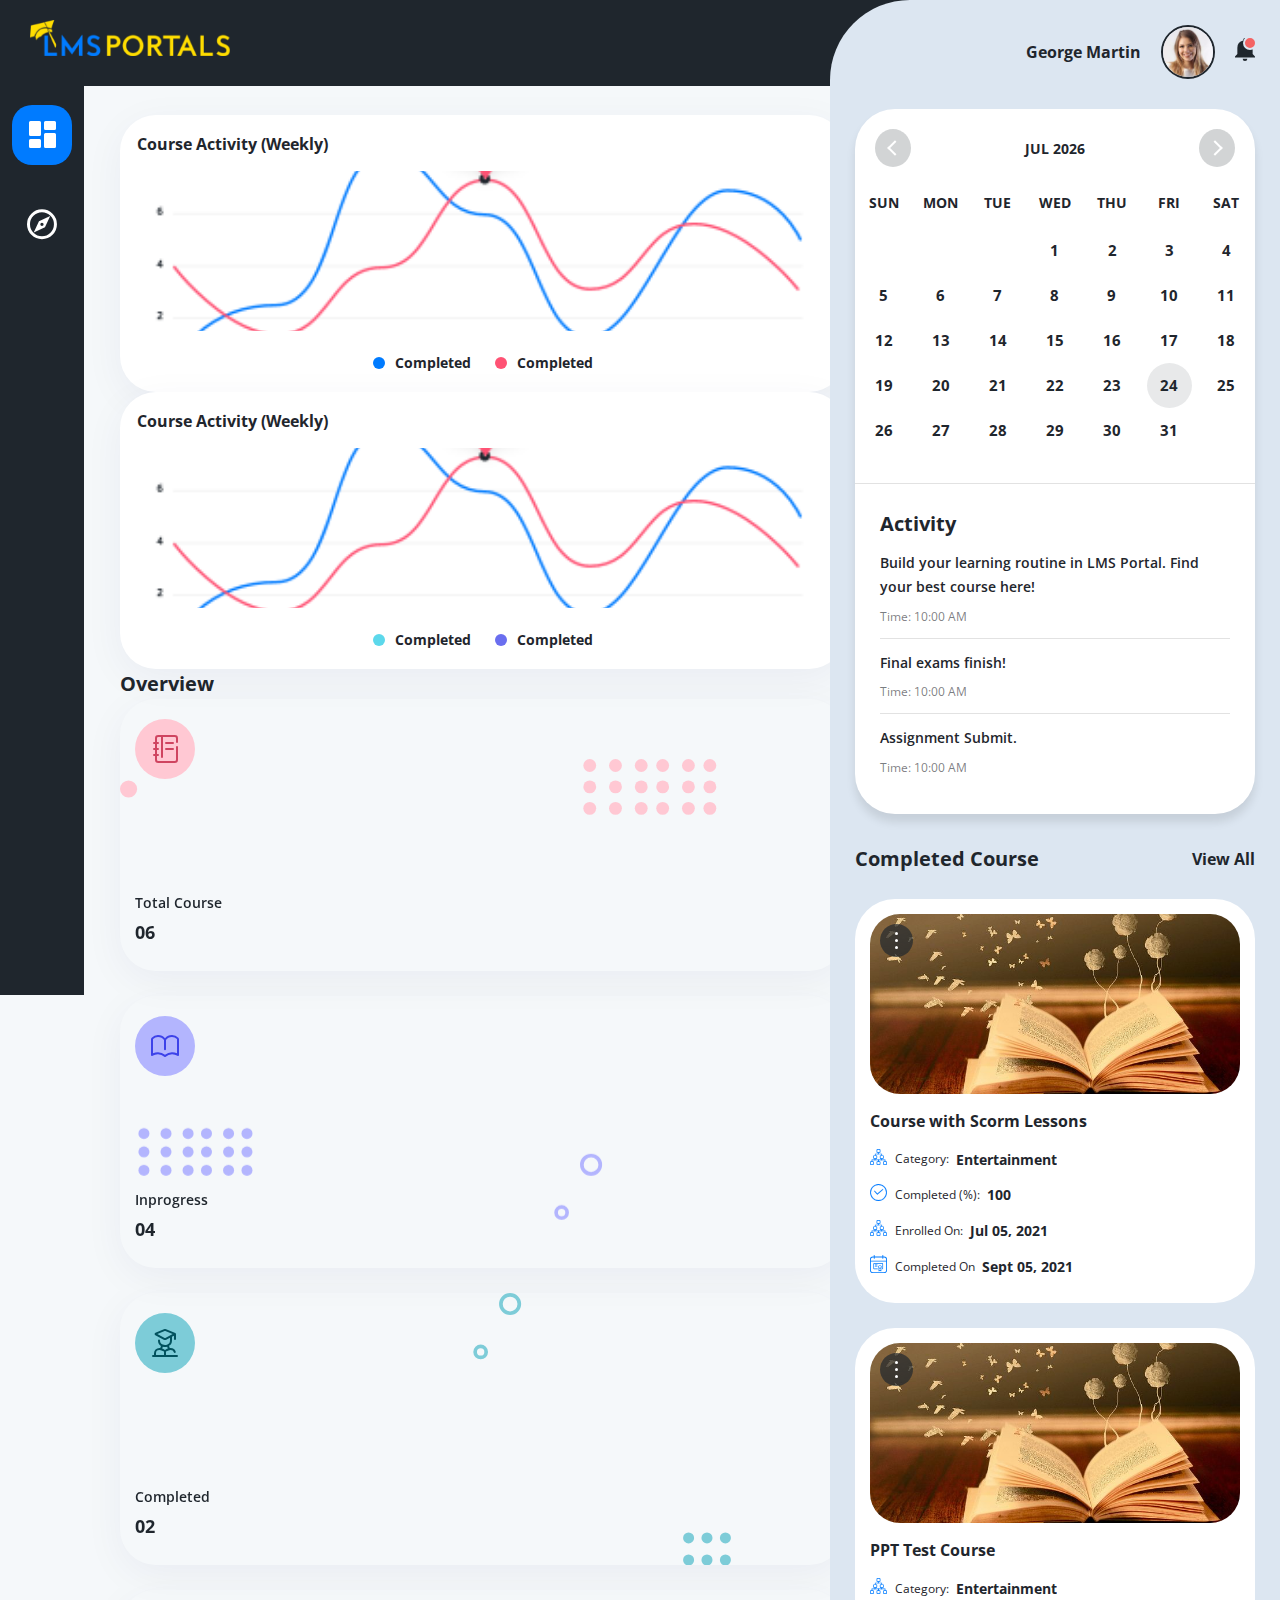
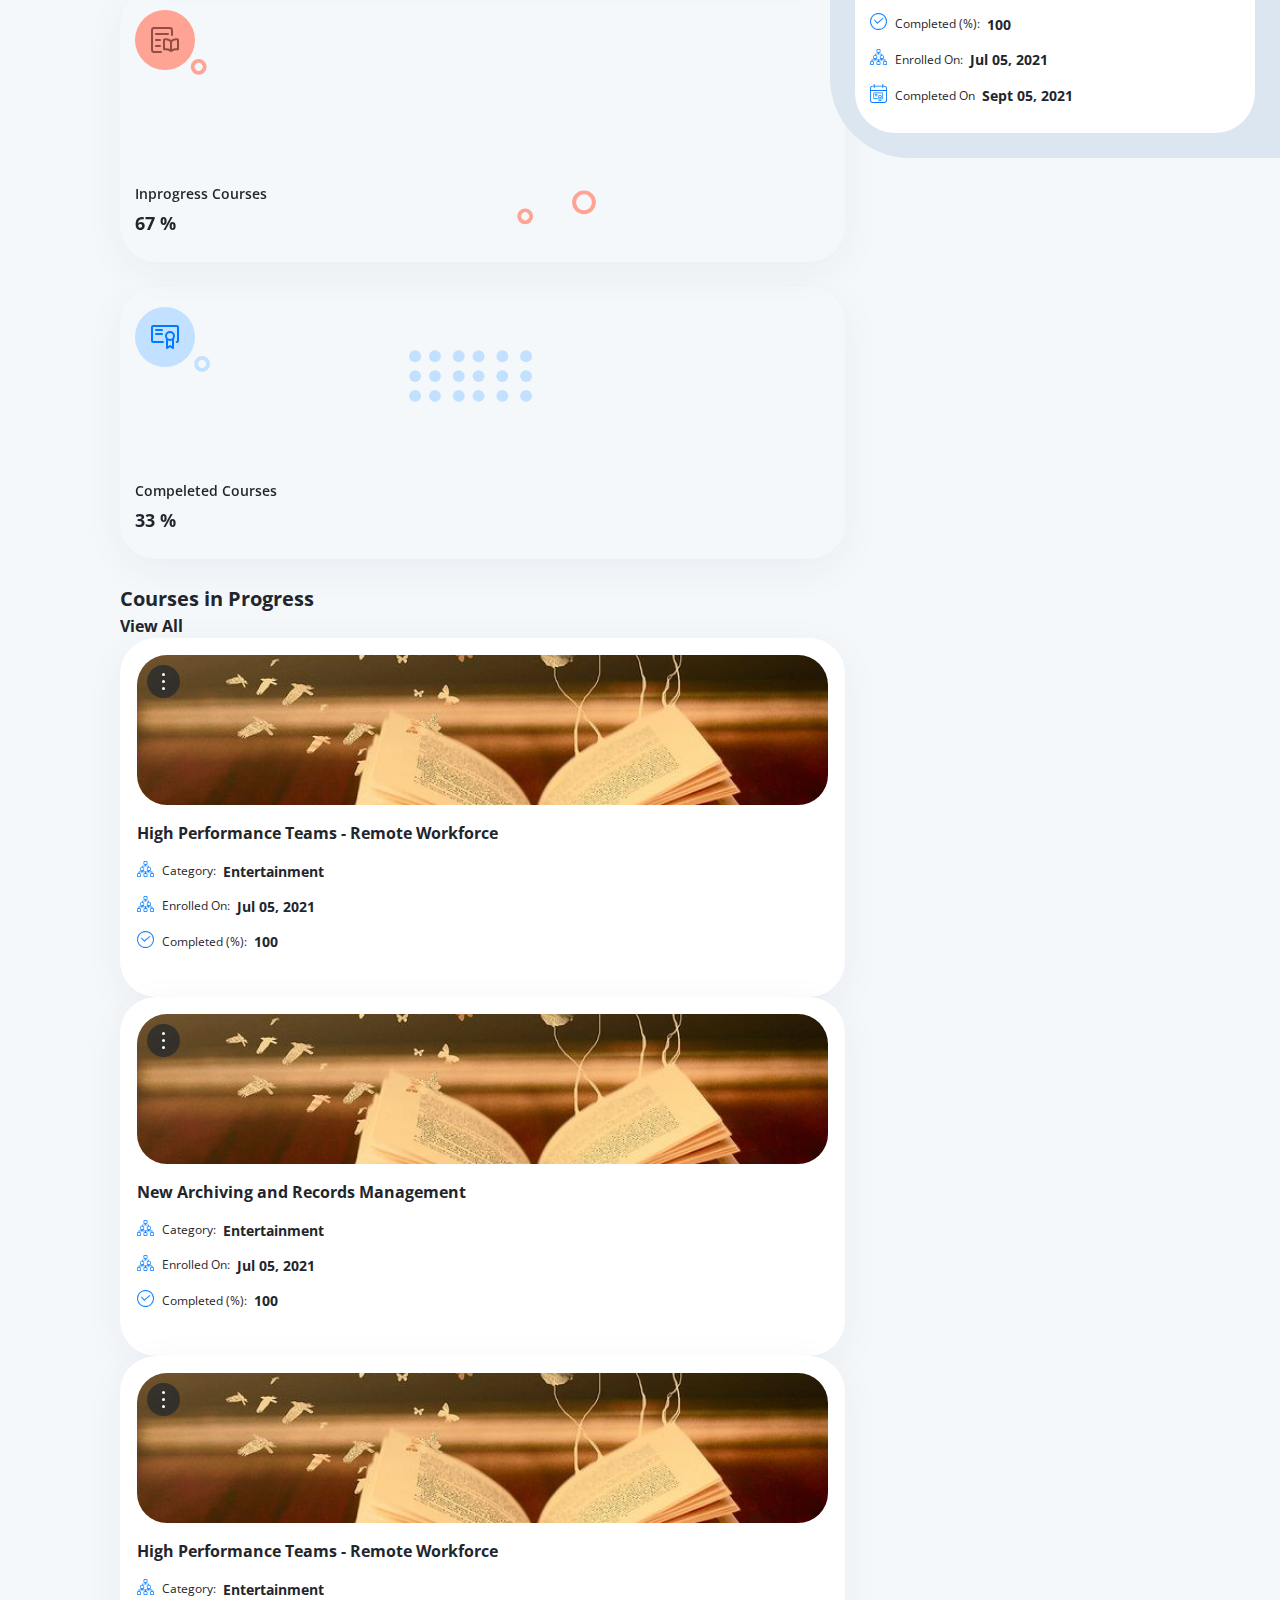
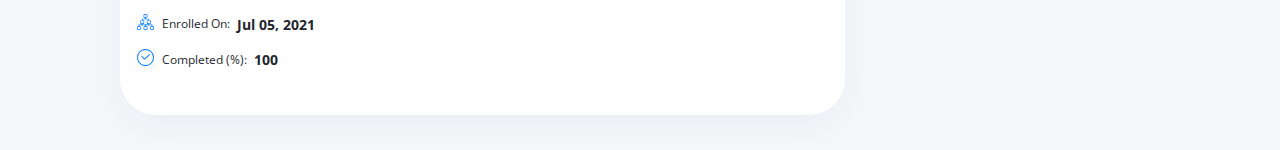
==== index.html @ 9fdd313a "Add files via upload" ====
<!DOCTYPE html>
<html lang="en">

<head>
    <meta charset="UTF-8">
    <meta http-equiv="X-UA-Compatible" content="IE=edge">
    <meta name="viewport" content="width=device-width, initial-scale=1.0">
    <title>LMS Portals</title>
    <link href="https://cdn.jsdelivr.net/npm/bootstrap@5.0.2/dist/css/bootstrap.min.css" rel="stylesheet"
        integrity="sha384-EVSTQN3/azprG1Anm3QDgpJLIm9Nao0Yz1ztcQTwFspd3yD65VohhpuuCOmLASjC" crossorigin="anonymous">
    <link rel="stylesheet" href="./css/vanilla-calendar-min.css">
    <link rel="stylesheet" href="./css/style.css">
    <link rel="stylesheet" href="./css/responsive.css">
</head>

<body>
    <header class="site-header">
        <div class="logo-main">
            <img src="./images/logo-light-blue.png" alt="">
        </div>
        <div class="right-bar-header">
            <span class="login-username">George Martin</span>
            <img class="user-img" src="./images/userimage.jpg" alt="">
            <a href="javascript:void(0)" class="notification has-notification">
                <svg xmlns="http://www.w3.org/2000/svg" width="20" height="23" viewBox="0 0 20 23">
                    <defs>
                        <style>
                            .a {
                                fill: #fff;
                            }
                        </style>
                    </defs>
                    <path class="a"
                        d="M308.7,402.315a2.33,2.33,0,0,0,2.349-2.3h-4.7a2.335,2.335,0,0,0,2.355,2.3Zm7.645-6.9v-6.323a7.43,7.43,0,0,0-5.882-7.243v-.809a1.763,1.763,0,0,0-3.525,0v.809a7.43,7.43,0,0,0-5.882,7.243v6.323l-2.355,2.3v1.151h20v-1.151Zm0,0"
                        transform="translate(-298.703 -379.315)" />
                </svg>
            </a>
        </div>
        <button class="main-menu-handler"><span></span><span></span><span></span></button>
    </header>

    <div class="dashboard-main-wrapper">

        <div class="left-panel">
            <div class="left-panel-wrapper">
                <div class="right-bar-header">
                    <span class="login-username">George Martin</span>
                    <img class="user-img" src="./images/userimage.jpg" alt="">
                    <a href="javascript:void(0)" class="notification has-notification">
                        <svg xmlns="http://www.w3.org/2000/svg" width="20" height="23" viewBox="0 0 20 23">
                            <defs>
                                <style>
                                    .a {
                                        fill: #fff;
                                    }
                                </style>
                            </defs>
                            <path class="a"
                                d="M308.7,402.315a2.33,2.33,0,0,0,2.349-2.3h-4.7a2.335,2.335,0,0,0,2.355,2.3Zm7.645-6.9v-6.323a7.43,7.43,0,0,0-5.882-7.243v-.809a1.763,1.763,0,0,0-3.525,0v.809a7.43,7.43,0,0,0-5.882,7.243v6.323l-2.355,2.3v1.151h20v-1.151Zm0,0"
                                transform="translate(-298.703 -379.315)" />
                        </svg>
                    </a>
                </div>
                <ul>
                    <li class="panel-menu active">
                        <a href="javascript:void(0)"><img src="./images/dashboard-icon.svg" alt=""></a>
                    </li>
                    <li class="panel-menu">
                        <a href="javascript:void(0)"><img src="./images/compass.svg" alt=""></a>
                    </li>
                </ul>
            </div>
        </div>

        <div class="dashboard-actual">
            <div class="row">
                <div class="col-xl-6 mb-xl-0 mb-4">
                    <div class="card">
                        <h4 class="font-18">Course Activity (Weekly)</h4>
                        <div class="progress-block">
                            <img src="./images/progress-img.png" alt="">
                        </div>
                        <div class="card-status">
                            <div class="status-one">
                                <span class="blue">-</span>
                                <strong class="font-16">Completed</strong>
                            </div>
                            <div class="status-one">
                                <span class="pink">-</span>
                                <strong class="font-16">Completed</strong>
                            </div>
                        </div>
                    </div>
                </div>
                <div class="col-xl-6">
                    <div class="card">
                        <h4 class="font-18">Course Activity (Weekly)</h4>
                        <div class="progress-block">
                            <img src="./images/progress-img.png" alt="">
                        </div>
                        <div class="card-status">
                            <div class="status-one">
                                <span class="skyblue">-</span>
                                <strong class="font-16">Completed</strong>
                            </div>
                            <div class="status-one">
                                <span class="violet">-</span>
                                <strong class="font-16">Completed</strong>
                            </div>
                        </div>
                    </div>
                </div>
                <div class="col-12 mt-4 mb-4">
                    <h3 class="section-title pt-3">Overview</h3>
                </div>
                <div class="col">
                    <div class="card overview-one total-course">
                        <div class="overview-icon pink">
                            <img src="./images/phonebook.svg" alt="">
                        </div>
                        <div class="overview-dtls">
                            <p>Total Course</p>
                            <h5>06</h5>
                        </div>
                    </div>
                </div>
                <div class="col">
                    <div class="card overview-one inprogress">
                        <div class="overview-icon violet">
                            <img src="./images/book.svg" alt="">
                        </div>
                        <div class="overview-dtls">
                            <p>Inprogress</p>
                            <h5>04</h5>
                        </div>
                    </div>
                </div>
                <div class="col">
                    <div class="card overview-one completed">
                        <div class="overview-icon green">
                            <img src="./images/graduation.svg" alt="">
                        </div>
                        <div class="overview-dtls">
                            <p>Completed</p>
                            <h5>02</h5>
                        </div>
                    </div>
                </div>
                <div class="col">
                    <div class="card overview-one inprogress-percentage">
                        <div class="overview-icon orange">
                            <img src="./images/booknphone.svg" alt="">
                        </div>
                        <div class="overview-dtls">
                            <p>Inprogress Courses</p>
                            <h5>67 %</h5>
                        </div>
                    </div>
                </div>
                <div class="col">
                    <div class="card overview-one completed-percentage">
                        <div class="overview-icon blue">
                            <img src="./images/certificate.svg" alt="">
                        </div>
                        <div class="overview-dtls">
                            <p>Compeleted Courses</p>
                            <h5>33 %</h5>
                        </div>
                    </div>
                </div>
                <div class="col-12 mt-4 mb-4 d-flex justify-content-between align-items-center course-in-prog-ttl">
                    <h3 class="section-title pt-3">Courses in Progress</h3>
                    <a href="javascript:void(0)" class="view-all pt-3 font-18"><strong>View All</strong></a>
                </div>
                <div class="col-xl-4 mb-xl-0 mb-4">
                    <div class="card">
                        <div class="course-comp-one in-progress">
                            <div class="course-img">
                                <img src="./images/demo-course-img.jpg" alt="">
                                <button class="course-menu-toggler">
                                    <div><span></span><span></span><span></span></div>
                                </button>
                                <div class="course-inside-menu">
                                    <ul>
                                        <li><a href="javascript:void(0)"><img src="./images/resume.svg"
                                                    alt="">Resume</a></li>
                                        <li><a href="javascript:void(0)"><img src="./images/trash.svg" alt="">Delete</a>
                                        </li>
                                    </ul>
                                </div>
                            </div>
                            <div class="course-details">
                                <h4 class="course-main-title">High Performance Teams - Remote Workforce</h4>
                                <div class="course-info-row">
                                    <div class="img">
                                        <img src="./images/category.svg" alt="">
                                    </div>
                                    <span class="cat-name">Category:</span>
                                    <span class="course-category">Entertainment</span>
                                </div>
                                <div class="course-info-row">
                                    <div class="img">
                                        <img src="./images/category.svg" alt="">
                                    </div>
                                    <span class="cat-name">Enrolled On:</span>
                                    <span class="course-category">Jul 05, 2021</span>
                                </div>
                                <div class="course-info-row">
                                    <div class="img">
                                        <img src="./images/completed.svg" alt="">
                                    </div>
                                    <span class="cat-name">Completed (%):</span>
                                    <span class="course-category">100</span>
                                </div>
                            </div>
                        </div>
                    </div>
                </div>
                <div class="col-xl-4 mb-xl-0 mb-4">
                    <div class="card">
                        <div class="course-comp-one in-progress">
                            <div class="course-img">
                                <img src="./images/demo-course-img.jpg" alt="">
                                <button class="course-menu-toggler">
                                    <div><span></span><span></span><span></span></div>
                                </button>
                                <div class="course-inside-menu">
                                    <ul>
                                        <li><a href="javascript:void(0)"><img src="./images/resume.svg"
                                                    alt="">Resume</a></li>
                                        <li><a href="javascript:void(0)"><img src="./images/trash.svg" alt="">Delete</a>
                                        </li>
                                    </ul>
                                </div>
                            </div>
                            <div class="course-details">
                                <h4 class="course-main-title">New Archiving and Records Management</h4>
                                <div class="course-info-row">
                                    <div class="img">
                                        <img src="./images/category.svg" alt="">
                                    </div>
                                    <span class="cat-name">Category:</span>
                                    <span class="course-category">Entertainment</span>
                                </div>
                                <div class="course-info-row">
                                    <div class="img">
                                        <img src="./images/category.svg" alt="">
                                    </div>
                                    <span class="cat-name">Enrolled On:</span>
                                    <span class="course-category">Jul 05, 2021</span>
                                </div>
                                <div class="course-info-row">
                                    <div class="img">
                                        <img src="./images/completed.svg" alt="">
                                    </div>
                                    <span class="cat-name">Completed (%):</span>
                                    <span class="course-category">100</span>
                                </div>
                            </div>
                        </div>
                    </div>
                </div>
                <div class="col-xl-4">
                    <div class="card">
                        <div class="course-comp-one in-progress">
                            <div class="course-img">
                                <img src="./images/demo-course-img.jpg" alt="">
                                <button class="course-menu-toggler">
                                    <div><span></span><span></span><span></span></div>
                                </button>
                                <div class="course-inside-menu">
                                    <ul>
                                        <li><a href="javascript:void(0)"><img src="./images/resume.svg"
                                                    alt="">Resume</a></li>
                                        <li><a href="javascript:void(0)"><img src="./images/trash.svg" alt="">Delete</a>
                                        </li>
                                    </ul>
                                </div>
                            </div>
                            <div class="course-details">
                                <h4 class="course-main-title">High Performance Teams - Remote Workforce</h4>
                                <div class="course-info-row">
                                    <div class="img">
                                        <img src="./images/category.svg" alt="">
                                    </div>
                                    <span class="cat-name">Category:</span>
                                    <span class="course-category">Entertainment</span>
                                </div>
                                <div class="course-info-row">
                                    <div class="img">
                                        <img src="./images/category.svg" alt="">
                                    </div>
                                    <span class="cat-name">Enrolled On:</span>
                                    <span class="course-category">Jul 05, 2021</span>
                                </div>
                                <div class="course-info-row">
                                    <div class="img">
                                        <img src="./images/completed.svg" alt="">
                                    </div>
                                    <span class="cat-name">Completed (%):</span>
                                    <span class="course-category">100</span>
                                </div>
                            </div>
                        </div>
                    </div>
                </div>
            </div>
        </div>

        <div class="dashborad-right-bar">
            <div class="right-bar-header">
                <span class="login-username">George Martin</span>
                <img class="user-img" src="./images/userimage.jpg" alt="">
                <a href="javascript:void(0)" class="notification has-notification"><img src="./images/notification.svg"
                        alt=""></a>
            </div>
            <div class="middle-wrapper">
                <div class="calendar-wrapper">
                    <div id="myCalendar" class="vanilla-calendar" style="margin-bottom: 20px"></div>
                </div>
                <div class="dashboard-activity">
                    <h3 class="section-title">Activity</h3>
                    <div class="activity-one">
                        <p>Build your learning routine in LMS Portal. Find your best course here!</p>
                        <span>Time: 10:00 AM</span>
                    </div>
                    <div class="activity-one">
                        <p>Final exams finish!</p>
                        <span>Time: 10:00 AM</span>
                    </div>
                    <div class="activity-one">
                        <p>Assignment Submit.</p>
                        <span>Time: 10:00 AM</span>
                    </div>
                </div>
            </div>
            <div class="completed-course">
                <div class="wrapper">
                    <h3 class="section-title">Completed Course</h3>
                    <a href="javascript:void(0)" class="view-all">View All</a>
                </div>
                <div class="course-comp-one">
                    <div class="course-img">
                        <img src="./images/demo-course-img.jpg" alt="">
                        <button class="course-menu-toggler">
                            <div><span></span><span></span><span></span></div>
                        </button>
                        <div class="course-inside-menu">
                            <ul>
                                <li><a href="javascript:void(0)"><img src="./images/resume.svg" alt="">Resume</a></li>
                                <li><a href="javascript:void(0)"><img src="./images/trash.svg" alt="">Delete</a>
                                </li>
                            </ul>
                        </div>
                    </div>
                    <div class="course-details">
                        <h4 class="course-main-title">Course with Scorm Lessons</h4>
                        <div class="course-info-row">
                            <div class="img">
                                <img src="./images/category.svg" alt="">
                            </div>
                            <span class="cat-name">Category:</span>
                            <span class="course-category">Entertainment</span>
                        </div>
                        <div class="course-info-row">
                            <div class="img">
                                <img src="./images/completed.svg" alt="">
                            </div>
                            <span class="cat-name">Completed (%):</span>
                            <span class="course-category">100</span>
                        </div>
                        <div class="course-info-row">
                            <div class="img">
                                <img src="./images/category.svg" alt="">
                            </div>
                            <span class="cat-name">Enrolled On:</span>
                            <span class="course-category">Jul 05, 2021</span>
                        </div>
                        <div class="course-info-row">
                            <div class="img">
                                <img src="./images/comp-on.svg" alt="">
                            </div>
                            <span class="cat-name">Completed On</span>
                            <span class="course-category">Sept 05, 2021</span>
                        </div>
                    </div>
                </div>
                <div class="course-comp-one">
                    <div class="course-img">
                        <img src="./images/demo-course-img.jpg" alt="">
                        <button class="course-menu-toggler">
                            <div><span></span><span></span><span></span></div>
                        </button>
                        <div class="course-inside-menu">
                            <ul>
                                <li><a href="javascript:void(0)"><img src="./images/resume.svg" alt="">Resume</a></li>
                                <li><a href="javascript:void(0)"><img src="./images/trash.svg" alt="">Delete</a>
                                </li>
                            </ul>
                        </div>
                    </div>
                    <div class="course-details">
                        <h4 class="course-main-title">PPT Test Course</h4>
                        <div class="course-info-row">
                            <div class="img">
                                <img src="./images/category.svg" alt="">
                            </div>
                            <span class="cat-name">Category:</span>
                            <span class="course-category">Entertainment</span>
                        </div>
                        <div class="course-info-row">
                            <div class="img">
                                <img src="./images/completed.svg" alt="">
                            </div>
                            <span class="cat-name">Completed (%):</span>
                            <span class="course-category">100</span>
                        </div>
                        <div class="course-info-row">
                            <div class="img">
                                <img src="./images/category.svg" alt="">
                            </div>
                            <span class="cat-name">Enrolled On:</span>
                            <span class="course-category">Jul 05, 2021</span>
                        </div>
                        <div class="course-info-row">
                            <div class="img">
                                <img src="./images/comp-on.svg" alt="">
                            </div>
                            <span class="cat-name">Completed On</span>
                            <span class="course-category">Sept 05, 2021</span>
                        </div>
                    </div>
                </div>
            </div>
        </div>


    </div>
    <script src="https://code.jquery.com/jquery-3.6.0.min.js"
        integrity="sha256-/xUj+3OJU5yExlq6GSYGSHk7tPXikynS7ogEvDej/m4=" crossorigin="anonymous"></script>
    <script src="./js/vanilla-calendar-min.js"></script>
    <script src="./js/custom.js"></script>
</body>

</html>
---- css/vanilla-calendar-min.css ----
:root{--vanilla-calendar-bg-color:#fff;--vanilla-calendar-border-radius:5px;--vanilla-calendar-border-color:#e7e9ed;--vanilla-calendar-today-bg-color:#e7e9ed;--vanilla-calendar-today-color:#333;--vanilla-calendar-selected-bg-color:#538fcd;--vanilla-calendar-selected-color:#fff;--vanilla-calendar-selected-radius:5px}.vanilla-calendar *,.vanilla-calendar *:before,.vanilla-calendar *:after{box-sizing:border-box}.vanilla-calendar{background-color:var(--vanilla-calendar-bg-color);border-radius:var(--vanilla-calendar-border-radius);border:solid 1px var(--vanilla-calendar-border-color);box-shadow:0 4px 22px 0 rgba(0,0,0,0.05);margin:0 auto;overflow:hidden;width:350px}@media(max-width:1200px){.vanilla-calendar{width:auto}}.vanilla-calendar .vanilla-calendar-btn{-moz-user-select:none;-ms-user-select:none;-webkit-appearance:button;background:0;border:0;color:inherit;cursor:pointer;font:inherit;line-height:normal;min-width:27px;outline:0;overflow:visible;padding:0;text-align:center;&:active{border-radius:var(--vanilla-calendar-border-radius);box-shadow:0 0 0 2px rgba(var(--vanilla-calendar-today-bg-color),0.1)}}.vanilla-calendar .vanilla-calendar-header{align-items:center;display:flex;padding:10px;text-transform:uppercase}.vanilla-calendar .vanilla-calendar-header svg{fill:var(--vanilla-calendar-today-color)}.vanilla-calendar .vanilla-calendar-header__label{font-weight:bold;text-align:center;width:100%}.vanilla-calendar .vanilla-calendar-week{background-color:var(--vanilla-calendar-selected-bg-color);display:flex;flex-wrap:wrap}.vanilla-calendar .vanilla-calendar-week span{color:var(--vanilla-calendar-selected-color);flex-direction:column;flex:0 0 14.28%;font-size:1em;font-weight:bold;max-width:14.28%;padding:15px 0;text-align:center;text-transform:uppercase}.vanilla-calendar .vanilla-calendar-body{background-color:rgba(var(--vanilla-calendar-selected-bg-color),0.3);display:flex;flex-wrap:wrap;padding-bottom:10px}.vanilla-calendar .vanilla-calendar-date{align-items:center;background-color:#fff;border-radius:var(--vanilla-calendar-border-radius);display:flex;flex-direction:column;flex:0 0 14.28%;max-width:14.28%;padding:10px 0}.vanilla-calendar .vanilla-calendar-date--active{cursor:pointer}.vanilla-calendar .vanilla-calendar-date--today{background-color:var(--vanilla-calendar-today-bg-color);color:var(--vanilla-calendar-today-color)}.vanilla-calendar .vanilla-calendar-date--selected{background-color:var(--vanilla-calendar-selected-bg-color);color:var(--vanilla-calendar-selected-color)}.vanilla-calendar .vanilla-calendar-date--disabled{border-radius:0;cursor:not-allowed;opacity:.2}
---- css/style.css ----
@import url(https://fonts.googleapis.com/css?family=Open+Sans:300,300italic,regular,italic,600,600italic,700,700italic,800,800italic);
* {
  margin: 0;
  padding: 0;
  -webkit-transition: 0.2s all ease-in-out;
}

*::-webkit-scrollbar {
  width: 6px;
}

/* Track */
*::-webkit-scrollbar-track {
  background: #ffffff;
  border-radius: 40px;
}

/* Handle */
*::-webkit-scrollbar-thumb {
  background: #1F262D;
  border-radius: 40px;
}

body {
  font-size: 16px;
  color: #1F262D;
  line-height: 1.5;
  font-family: 'Open Sans';
  background-color: #F5F8FA;
}

a {
  text-decoration: none;
  color: #1F262D;
}

a:hover {
  color: #007BFF;
}

ul,
ul li {
  list-style: none;
  padding: 0;
  margin: 0;
}

h1,
h2,
h3,
h4,
h5,
h6 {
  font-weight: 700;
}

header {
  background: #1F262D;
  padding: 30px 40px;
  position: fixed;
  width: 100%;
  top: 0;
  left: 0;
  z-index: 99;
}

header .right-bar-header {
  display: none;
}

.dashboard-main-wrapper .left-panel {
  background: #1F262D;
  position: fixed;
  height: 100vh;
  top: 0;
  left: 0;
  padding-top: 117px;
  padding: 117px 20px 20px;
}

.dashboard-main-wrapper .left-panel ul .panel-menu {
  width: 100px;
  height: 100px;
  border-radius: 36px;
  margin-top: 30px;
  display: -webkit-box;
  display: -ms-flexbox;
  display: flex;
  -webkit-box-align: center;
      -ms-flex-align: center;
          align-items: center;
  -webkit-box-pack: center;
      -ms-flex-pack: center;
          justify-content: center;
}

.dashboard-main-wrapper .left-panel ul .panel-menu a {
  line-height: 1;
}

.dashboard-main-wrapper .left-panel ul .panel-menu.active {
  background: #007BFF;
}

.dashboard-main-wrapper .dashboard-actual {
  width: calc(100% - 710px);
  margin-top: 117px;
  margin-left: 140px;
  padding: 35px;
  -webkit-box-sizing: border-box;
          box-sizing: border-box;
}

.dashboard-main-wrapper .dashboard-actual .progress-block {
  margin-top: 15px;
  height: 225px;
}

.dashboard-main-wrapper .dashboard-actual .progress-block img {
  width: 100%;
  height: 100%;
  -o-object-fit: cover;
     object-fit: cover;
}

.dashboard-main-wrapper .dashboard-actual .card-status {
  display: -webkit-box;
  display: -ms-flexbox;
  display: flex;
  -webkit-box-align: center;
      -ms-flex-align: center;
          align-items: center;
  -webkit-box-pack: center;
      -ms-flex-pack: center;
          justify-content: center;
  margin: 25px 0 5px;
}

.dashboard-main-wrapper .dashboard-actual .card-status .status-one {
  margin: 0 20px;
  display: -webkit-box;
  display: -ms-flexbox;
  display: flex;
  -webkit-box-align: center;
      -ms-flex-align: center;
          align-items: center;
  line-height: 1;
}

.dashboard-main-wrapper .dashboard-actual .card-status .status-one span {
  width: 15px;
  height: 15px;
  font-size: 0;
  border-radius: 50%;
  display: inline-block;
  margin-right: 13px;
}

.dashboard-main-wrapper .dashboard-actual .card-status .status-one span.pink {
  background: #FF5274;
}

.dashboard-main-wrapper .dashboard-actual .card-status .status-one span.blue {
  background: #007BFF;
}

.dashboard-main-wrapper .dashboard-actual .card-status .status-one span.skyblue {
  background: #5CD8EB;
}

.dashboard-main-wrapper .dashboard-actual .card-status .status-one span.violet {
  background: #6A6EEF;
}

.dashboard-main-wrapper .dashboard-actual .overview-one {
  min-height: 232px;
  padding: 26px 20px;
  position: relative;
}

.dashboard-main-wrapper .dashboard-actual .overview-one.total-course {
  background: url(../images/totalcourse-bg.svg) no-repeat center top;
  background-size: cover;
}

.dashboard-main-wrapper .dashboard-actual .overview-one.inprogress {
  background: url(../images/inprogress-bg.svg) no-repeat center top;
  background-size: cover;
}

.dashboard-main-wrapper .dashboard-actual .overview-one.completed {
  background: url(../images/completed-bg.svg) no-repeat center top;
  background-size: cover;
}

.dashboard-main-wrapper .dashboard-actual .overview-one.inprogress-percentage {
  background: url(../images/inprogress-bg2.svg) no-repeat center top;
  background-size: cover;
}

.dashboard-main-wrapper .dashboard-actual .overview-one.completed-percentage {
  background: url(../images/completed-bg-2.svg) no-repeat center top;
  background-size: cover;
}

.dashboard-main-wrapper .dashboard-actual .overview-one .overview-dtls {
  position: absolute;
  bottom: 25px;
  left: 20px;
  right: 20px;
}

.dashboard-main-wrapper .dashboard-actual .overview-one p {
  font-weight: 600;
  margin-bottom: 6px;
}

.dashboard-main-wrapper .dashboard-actual .overview-one h5 {
  font-size: 20px;
  font-weight: 700;
}

.dashboard-main-wrapper .dashboard-actual .overview-one .overview-icon {
  width: 60px;
  height: 60px;
  border-radius: 50%;
  display: -webkit-box;
  display: -ms-flexbox;
  display: flex;
  -webkit-box-align: center;
      -ms-flex-align: center;
          align-items: center;
  -webkit-box-pack: center;
      -ms-flex-pack: center;
          justify-content: center;
}

.dashboard-main-wrapper .dashboard-actual .overview-one .overview-icon.pink {
  background: #FFC8D3;
}

.dashboard-main-wrapper .dashboard-actual .overview-one .overview-icon.violet {
  background: #B3B5FE;
}

.dashboard-main-wrapper .dashboard-actual .overview-one .overview-icon.green {
  background: #7DCCD8;
}

.dashboard-main-wrapper .dashboard-actual .overview-one .overview-icon.orange {
  background: #FFA394;
}

.dashboard-main-wrapper .dashboard-actual .overview-one .overview-icon.blue {
  background: #C2E0FF;
}

.card {
  -webkit-box-shadow: 0px 10px 40px #1703590D;
          box-shadow: 0px 10px 40px #1703590D;
  background: #fff;
  border-radius: 36px;
  padding: 17px;
  border: none;
}

.wrapper {
  display: -webkit-box;
  display: -ms-flexbox;
  display: flex;
  -ms-flex-wrap: wrap;
      flex-wrap: wrap;
}

.dashborad-right-bar {
  position: absolute;
  right: 0;
  top: 0;
  height: auto;
  background: #DCE6F1;
  border-top-left-radius: 80px;
  border-bottom-left-radius: 80px;
  padding: 35px;
  min-height: calc(100vh - 70px);
  width: 570px;
  z-index: 100;
}

.right-bar-header {
  display: -webkit-box;
  display: -ms-flexbox;
  display: flex;
  -webkit-box-align: center;
      -ms-flex-align: center;
          align-items: center;
  -webkit-box-pack: end;
      -ms-flex-pack: end;
          justify-content: flex-end;
}

.right-bar-header .user-img {
  width: 50px;
  height: 50px;
  border-radius: 50%;
  -o-object-fit: cover;
     object-fit: cover;
  border: 2px solid #1F262D;
  margin: 0 20px;
}

.right-bar-header .login-username {
  font: 700 16px "Open Sans";
}

.right-bar-header .notification {
  position: relative;
}

.right-bar-header .notification.has-notification::after {
  content: '';
  position: absolute;
  width: 10px;
  height: 10px;
  background: #F46363;
  border-radius: 50%;
  top: -2px;
  right: -2px;
  border: 2px solid #DCE6F1;
  z-index: 99;
}

.section-title {
  font-size: 24px;
  font-weight: 700;
  margin-bottom: 0;
}

.completed-course {
  margin-top: 30px;
}

.completed-course .wrapper {
  -webkit-box-align: center;
      -ms-flex-align: center;
          align-items: center;
  -webkit-box-pack: justify;
      -ms-flex-pack: justify;
          justify-content: space-between;
}

.completed-course .wrapper .view-all {
  margin-bottom: 0;
  font-size: 18px;
  font-weight: 700;
}

.course-comp-one {
  display: -webkit-box;
  display: -ms-flexbox;
  display: flex;
  -webkit-box-align: center;
      -ms-flex-align: center;
          align-items: center;
  background: #fff;
  border-radius: 40px;
  padding: 15px;
  margin-top: 25px;
}

.course-comp-one.in-progress {
  display: block;
  padding: 0;
  margin: 0;
  min-height: 405px;
}

.course-comp-one.in-progress .course-img {
  width: 100%;
}

.course-comp-one.in-progress .course-img img {
  width: 100%;
  height: 200px;
}

.course-comp-one.in-progress .course-details {
  padding-left: 0;
  width: 100%;
  padding-top: 20px;
  padding-bottom: 16px;
}

.course-comp-one.in-progress .course-details .course-main-title {
  font-size: 18px;
  line-height: 1.6;
  margin-bottom: 0px;
  font-weight: 700;
  white-space: break-spaces;
}

.course-comp-one .course-img {
  width: 180px;
  position: relative;
}

.course-comp-one .course-img .course-menu-toggler {
  position: absolute;
  left: 10px;
  top: 10px;
  width: 33px;
  height: 33px;
  border-radius: 50%;
  background: rgba(31, 38, 45, 0.7);
  display: -webkit-box;
  display: -ms-flexbox;
  display: flex;
  -webkit-box-align: center;
      -ms-flex-align: center;
          align-items: center;
  -webkit-box-pack: center;
      -ms-flex-pack: center;
          justify-content: center;
  border: none;
}

.course-comp-one .course-img .course-menu-toggler span {
  display: block;
  width: 3px;
  height: 3px;
  border-radius: 50%;
  background: #fff;
  margin: 4px 0;
}

.course-comp-one .course-img .course-inside-menu {
  position: absolute;
  left: 40px;
  top: 5px;
  background: #fff;
  padding-top: 3px;
  padding-bottom: 5px;
  border-radius: 10px;
  opacity: 0;
  visibility: hidden;
  z-index: -1;
  -webkit-box-shadow: 0px 0px 10px rgba(0, 0, 0, 0.3);
          box-shadow: 0px 0px 10px rgba(0, 0, 0, 0.3);
}

.course-comp-one .course-img .course-inside-menu.opened {
  opacity: 1;
  visibility: visible;
  z-index: 99;
}

.course-comp-one .course-img .course-inside-menu::before {
  content: '';
  position: absolute;
  left: -4px;
  top: 17px;
  width: 8px;
  height: 8px;
  -webkit-transform: rotate(45deg);
          transform: rotate(45deg);
  background: #fff;
}

.course-comp-one .course-img .course-inside-menu li {
  padding: 8px 15px 8px 10px;
}

.course-comp-one .course-img .course-inside-menu li:first-of-type img {
  margin-left: -4px;
  width: 20px;
}

.course-comp-one .course-img .course-inside-menu li a {
  display: -webkit-box;
  display: -ms-flexbox;
  display: flex;
  -webkit-box-align: center;
      -ms-flex-align: center;
          align-items: center;
  font-size: 16px;
}

.course-comp-one .course-img .course-inside-menu li img {
  width: 18px;
  height: 18px;
  border-radius: 0;
  margin-right: 10px;
}

.course-comp-one .course-img img {
  width: 180px;
  height: 180px;
  -o-object-fit: cover;
     object-fit: cover;
  border-radius: 30px;
  vertical-align: bottom;
}

.course-comp-one .course-details {
  width: calc(100% - 200px);
  padding-left: 20px;
}

.course-comp-one .course-details .course-main-title {
  font-size: 18px;
  line-height: 1.6;
  margin-bottom: 0px;
  font-weight: 700;
  text-overflow: ellipsis;
  white-space: nowrap;
  overflow: hidden;
}

.font-18 {
  font-size: 18px;
}

.font-16 {
  font-size: 16px;
}

.course-info-row {
  display: -webkit-box;
  display: -ms-flexbox;
  display: flex;
  -webkit-box-align: center;
      -ms-flex-align: center;
          align-items: center;
  margin-top: 14px;
}

.course-info-row .img {
  width: 20px;
}

.course-info-row .cat-name {
  padding-left: 12px;
  font-size: 14px;
}

.course-info-row .course-category {
  font-size: 16px;
  font-weight: 700;
  white-space: nowrap;
  text-overflow: ellipsis;
  overflow: hidden;
  padding-left: 7px;
}

.middle-wrapper {
  border-radius: 40px;
  margin: 30px 0;
  background: #fff;
  -webkit-box-shadow: 0px 8px 10px #0000001A;
          box-shadow: 0px 8px 10px #0000001A;
}

.middle-wrapper .calendar-wrapper {
  border-bottom: 1px solid rgba(112, 112, 112, 0.2);
  padding-top: 10px;
}

.middle-wrapper .calendar-wrapper #myCalendar {
  border-top-left-radius: 40px;
  border-top-right-radius: 40px;
}

.middle-wrapper .dashboard-activity {
  padding: 25px;
}

.middle-wrapper .dashboard-activity .activity-one {
  border-bottom: 1px solid rgba(112, 112, 112, 0.2);
  padding: 14px 0;
}

.middle-wrapper .dashboard-activity .activity-one p {
  font: 600 16px/1.6 "Open Sans";
  margin-bottom: 6px;
}

.middle-wrapper .dashboard-activity .activity-one span {
  font-size: 12px;
  color: rgba(31, 38, 45, 0.6);
}

.middle-wrapper .dashboard-activity .activity-one:last-of-type {
  border-bottom: none;
}

.vanilla-calendar {
  border: none;
  -webkit-box-shadow: none;
          box-shadow: none;
  width: 100%;
}

.vanilla-calendar .vanilla-calendar-header {
  padding: 10px 20px;
}

.vanilla-calendar .vanilla-calendar-week {
  background: transparent;
}

.vanilla-calendar .vanilla-calendar-week span {
  color: inherit;
}

.vanilla-calendar .vanilla-calendar-date--selected {
  background: transparent;
  border-radius: 50px;
}

.vanilla-calendar .vanilla-calendar-date--selected span {
  background: #1F262D;
}

.vanilla-calendar .vanilla-calendar-date--today {
  border-radius: 50px;
  background: transparent;
}

.vanilla-calendar .vanilla-calendar-date--today span {
  background: rgba(31, 38, 45, 0.1);
  color: #1F262D;
}

.vanilla-calendar .vanilla-calendar-date {
  -webkit-transition: none;
  padding: 0;
}

.vanilla-calendar .vanilla-calendar-date span {
  -webkit-transition: none;
  font-weight: 700;
  font-size: 15px;
  width: 45px;
  height: 45px;
  display: -webkit-box;
  display: -ms-flexbox;
  display: flex;
  -webkit-box-align: center;
      -ms-flex-align: center;
          align-items: center;
  -webkit-box-pack: center;
      -ms-flex-pack: center;
          justify-content: center;
  border-radius: 50%;
}

.vanilla-calendar .vanilla-calendar-btn {
  position: relative;
  width: 45px;
  height: 40px;
  display: -webkit-box;
  display: -ms-flexbox;
  display: flex;
  -webkit-box-align: center;
      -ms-flex-align: center;
          align-items: center;
  -webkit-box-pack: center;
      -ms-flex-pack: center;
          justify-content: center;
  background: rgba(31, 38, 45, 0.2);
  border-radius: 50%;
}

.vanilla-calendar .vanilla-calendar-btn:hover {
  background: rgba(31, 38, 45, 0.8);
}

.vanilla-calendar .vanilla-calendar-btn[data-calendar-toggle="previous"]::after {
  content: '';
  position: absolute;
  left: 55%;
  width: 11px;
  height: 11px;
  top: 50%;
  -webkit-transform: translate(-50%, -50%) rotate(45deg);
          transform: translate(-50%, -50%) rotate(45deg);
  border-left: 2px solid #fff;
  border-bottom: 2px solid #fff;
}

.vanilla-calendar .vanilla-calendar-btn[data-calendar-toggle="next"]::after {
  content: '';
  position: absolute;
  left: 45%;
  width: 11px;
  height: 11px;
  top: 50%;
  -webkit-transform: translate(-50%, -50%) rotate(45deg);
          transform: translate(-50%, -50%) rotate(45deg);
  border-right: 2px solid #fff;
  border-top: 2px solid #fff;
}

.vanilla-calendar .vanilla-calendar-btn svg {
  display: none;
}

.main-menu-handler {
  display: none;
  border: none;
  background-color: transparent;
}

.main-menu-handler span {
  display: block;
  height: 3px;
  width: 25px;
  border-radius: 10px;
  background: #fff;
  margin: 4px 0;
}

.main-menu-handler span.close:first-child {
  -webkit-transform: rotate(45deg);
          transform: rotate(45deg);
}

.main-menu-handler span.close:last-child {
  -webkit-transform: rotate(-45deg);
          transform: rotate(-45deg);
  margin-top: -14px;
}

.main-menu-handler span.close:nth-child(2) {
  -webkit-transform: translateX(-20px);
          transform: translateX(-20px);
  opacity: 0;
}

.left-panel .right-bar-header {
  display: none;
}
/*# sourceMappingURL=style.css.map */
---- css/responsive.css ----
@media (max-width: 1700px) {
    .dashborad-right-bar {
        width: 500px;
        padding: 25px;
    }

    .dashboard-main-wrapper .dashboard-actual {
        width: calc(100% - 600px);
        margin-left: 100px;
        margin-top: 96px;
    }

    .dashboard-main-wrapper .left-panel ul .panel-menu {
        width: 60px;
        height: 60px;
        border-radius: 20px;
    }

    header {
        padding: 20px 30px 25px;
    }

    .course-comp-one .course-img img {
        width: 140px;
    }

    .course-comp-one .course-img {
        width: 140px;
    }

    .course-comp-one .course-details {
        width: calc(100% - 140px);
        padding-left: 15px;
    }

    .course-comp-one .course-details .course-main-title {
        font-size: 16px;
    }

    .course-info-row .course-category {
        font-size: 14px;
    }

    .course-info-row .cat-name {
        padding-left: 8px;
        font-size: 12px;
    }

    .course-comp-one.in-progress .course-details .course-main-title {
        display: -webkit-box;
        -webkit-line-clamp: 2;
        -webkit-box-orient: vertical;
        overflow: hidden;
        text-overflow: ellipsis;
        font-size: 16px;
    }
    .course-comp-one.in-progress{
        min-height: 390px;
    }
    .vanilla-calendar .vanilla-calendar-btn{
        height: 38px;
    }
}

@media (max-width: 1600px) {
    body {
        font-size: 14px;
    }

    .dashboard-main-wrapper .dashboard-actual .overview-one {
        padding: 20px 15px;
    }

    .dashboard-main-wrapper .dashboard-actual .overview-one .overview-dtls {
        left: 15px;
        right: 15px;
    }
    .completed-course .wrapper .view-all{
        font-size: 16px;
    }
}

@media (max-width: 1480px){
    .section-title{
        font-size: 20px;
    }
    .dashborad-right-bar{
        width: 400px;
    }
    .course-comp-one{
        display: block;
    }
    .course-comp-one .course-img, .course-comp-one .course-img img{
        width: 100%;
    }
    .course-comp-one .course-details{
        width: 100%;
        padding-top: 15px;
        padding-left: 0;
        padding-bottom: 10px;
    }
    .course-info-row .img, .course-info-row .img img{
        width: 17px;
    }
    .dashboard-main-wrapper .dashboard-actual {
        width: calc(100% - 485px);
        margin-left: 85px;
        margin-top: 80px;
    }
    .dashboard-main-wrapper .left-panel{
        padding: 75px 12px 20px;
    }
    .dashboard-main-wrapper .dashboard-actual .overview-one h5{
        font-size: 18px;
    }
    .font-18{
        font-size: 16px;
    }
    .font-16{
        font-size: 14px;
    }
    .dashboard-main-wrapper .dashboard-actual .card-status .status-one span{
        width: 12px;
        height: 12px;
        margin-right: 10px;
    }
    .dashboard-main-wrapper .dashboard-actual .card-status .status-one{
        margin: 0 12px;
    }
    .middle-wrapper .dashboard-activity .activity-one p{
        font-size: 14px;
        line-height: 1.7;
    }
    .middle-wrapper .dashboard-activity .activity-one{
        padding: 12px 0;
    }
    .course-comp-one.in-progress .course-img img{
        height: 150px;
    }
    .course-comp-one.in-progress{
        min-height: 325px;
    }
    .course-comp-one.in-progress .course-details{
        padding-top: 16px;
    }
    .dashboard-main-wrapper .dashboard-actual .overview-one{
        min-width: 190px;
        margin-bottom: 25px;
    }
    .course-in-prog-ttl{
        margin-top: 0 !important;
    }
    .dashboard-main-wrapper .dashboard-actual .overview-one.inprogress{
        background-position: center !important;
    }
    .dashboard-main-wrapper .dashboard-actual .progress-block{
        height: 160px;
    }
    .course-comp-one .course-img .course-inside-menu li a{
        font-size: 14px;
    }
    .logo-main img{
        max-width: 200px;
    }
}

@media (max-width: 1200px){
    .course-comp-one.in-progress .course-details .course-main-title{
        font-size: 14px;
    }
    .card{
        padding: 14px;
        border-radius: 24px;
    }
    .course-comp-one .course-img img{
        border-radius: 26px;
    }
    .course-info-row .course-category{
        font-size: 12px;
    }
    .course-info-row .cat-name{
        white-space: nowrap;
    }
    .course-info-row .img, .course-info-row .img img{
        width: 15px;
    }
}

@media (max-width: 1199px){
    .font-18{
        font-size: 14px;
    }
    .completed-course .wrapper .view-all{
        font-size: 14px;
    }
    .course-comp-one.in-progress{
        min-height: auto;
    }
    .course-comp-one .course-img .course-inside-menu li a{
        font-size: 12px;
    }
    .vanilla-calendar .vanilla-calendar-btn{
        height: 35px;
    }
    .vanilla-calendar .vanilla-calendar-date span{
        width: 38px;
        height: 38px;
    }
    .section-title{
        font-size: 18px;
    }
    .dashboard-main-wrapper .dashboard-actual{
        padding: 24px;
    }
    .course-comp-one.in-progress .course-img img{
        max-height: 200px;
        height: auto;
    }
    .dashborad-right-bar{
        border-top-left-radius: 55px;
        border-bottom-left-radius: 55px;    
    }
    .dashboard-main-wrapper .dashboard-actual .overview-one{
        min-height: 200px;
    }
}

@media (max-width: 991px){
    .dashborad-right-bar {
        border-top-left-radius: 0px;
        border-bottom-left-radius: 0px;
        position: unset;
        width: calc(100% - 85px);
        margin-left: auto;
    }
    .vanilla-calendar .vanilla-calendar-btn{
        height: 42px;
    }
    .middle-wrapper .dashboard-activity .activity-one:first-of-type{
        margin-top: 10px;
    }
    .vanilla-calendar .vanilla-calendar-date span{
        font-size: 13px;
    }
    header .right-bar-header{
        display: flex;
        color: #fff;
    }
    header.site-header{
        display: flex;
        align-items: center;
        justify-content: space-between;
        padding: 20px 30px;
    }
    .right-bar-header .notification.has-notification::after{
        border-color: #1F262D;
    }
    .dashboard-main-wrapper .dashboard-actual {
        width: calc(100% - 85px);
        margin-left: 85px;
        margin-top: 90px;
    }
    .dashboard-main-wrapper .dashboard-actual .progress-block{
        height: auto;
    }
    .dashborad-right-bar{
        margin-top: 20px;
    }
    .dashborad-right-bar .right-bar-header{
        display: none;
    }
    .middle-wrapper{
        margin-top: 5px;
    }
}

@media (max-width: 767px){
    .main-menu-handler{
        display: inline-block;
    }
    header .right-bar-header{
        display: none;
    }
    .left-panel .right-bar-header{
        display: flex;
        justify-content: center;
        margin-top: 20px;
        margin-bottom: 20px;
        color: #fff;
    }
    .dashboard-main-wrapper .left-panel ul .panel-menu{
        margin: 30px auto 0;
    }
    .dashboard-main-wrapper .left-panel{
        width: 100%;
        height: 100vh;
        z-index: 90;
        display: flex;
        align-items: center;
        justify-content: center;
        left: -100%;
    }
    .dashboard-main-wrapper .left-panel.showed{
        left: 0;
    }
    .dashboard-main-wrapper .left-panel .left-panel-wrapper{
        transform: translateY(-50px);
    }
    .dashboard-main-wrapper .dashboard-actual {
        width: 100%;
        margin-left: 0;
        margin-top: 75px;
        padding: 30px 15px;
    }
    .card {
        padding: 15px;
        border-radius: 15px;
    }
    .dashborad-right-bar{
        width: 100%;
        padding: 30px 15px;
    }
    .vanilla-calendar .vanilla-calendar-btn{
        height: 35px;
    }
    .vanilla-calendar .vanilla-calendar-week{
        padding: 0 5px;
    }
    .vanilla-calendar .vanilla-calendar-week span{
        font-size: 13px;
    }
    .vanilla-calendar .vanilla-calendar-header{
        padding: 10px 12px;
    }
    .middle-wrapper .dashboard-activity{
        padding: 20px 15px;
    }
    .course-comp-one .course-img img{
        border-radius: 10px;
    }
    header.site-header{
        padding: 15px 20px;
    }
    .logo-main img{
        max-width: 150px;
    }
    .dashboard-main-wrapper .dashboard-actual{
        margin-top: 58px;
    }
}

@media (max-width: 480px){
    .dashborad-right-bar{
        margin-top: 0;
    }
}
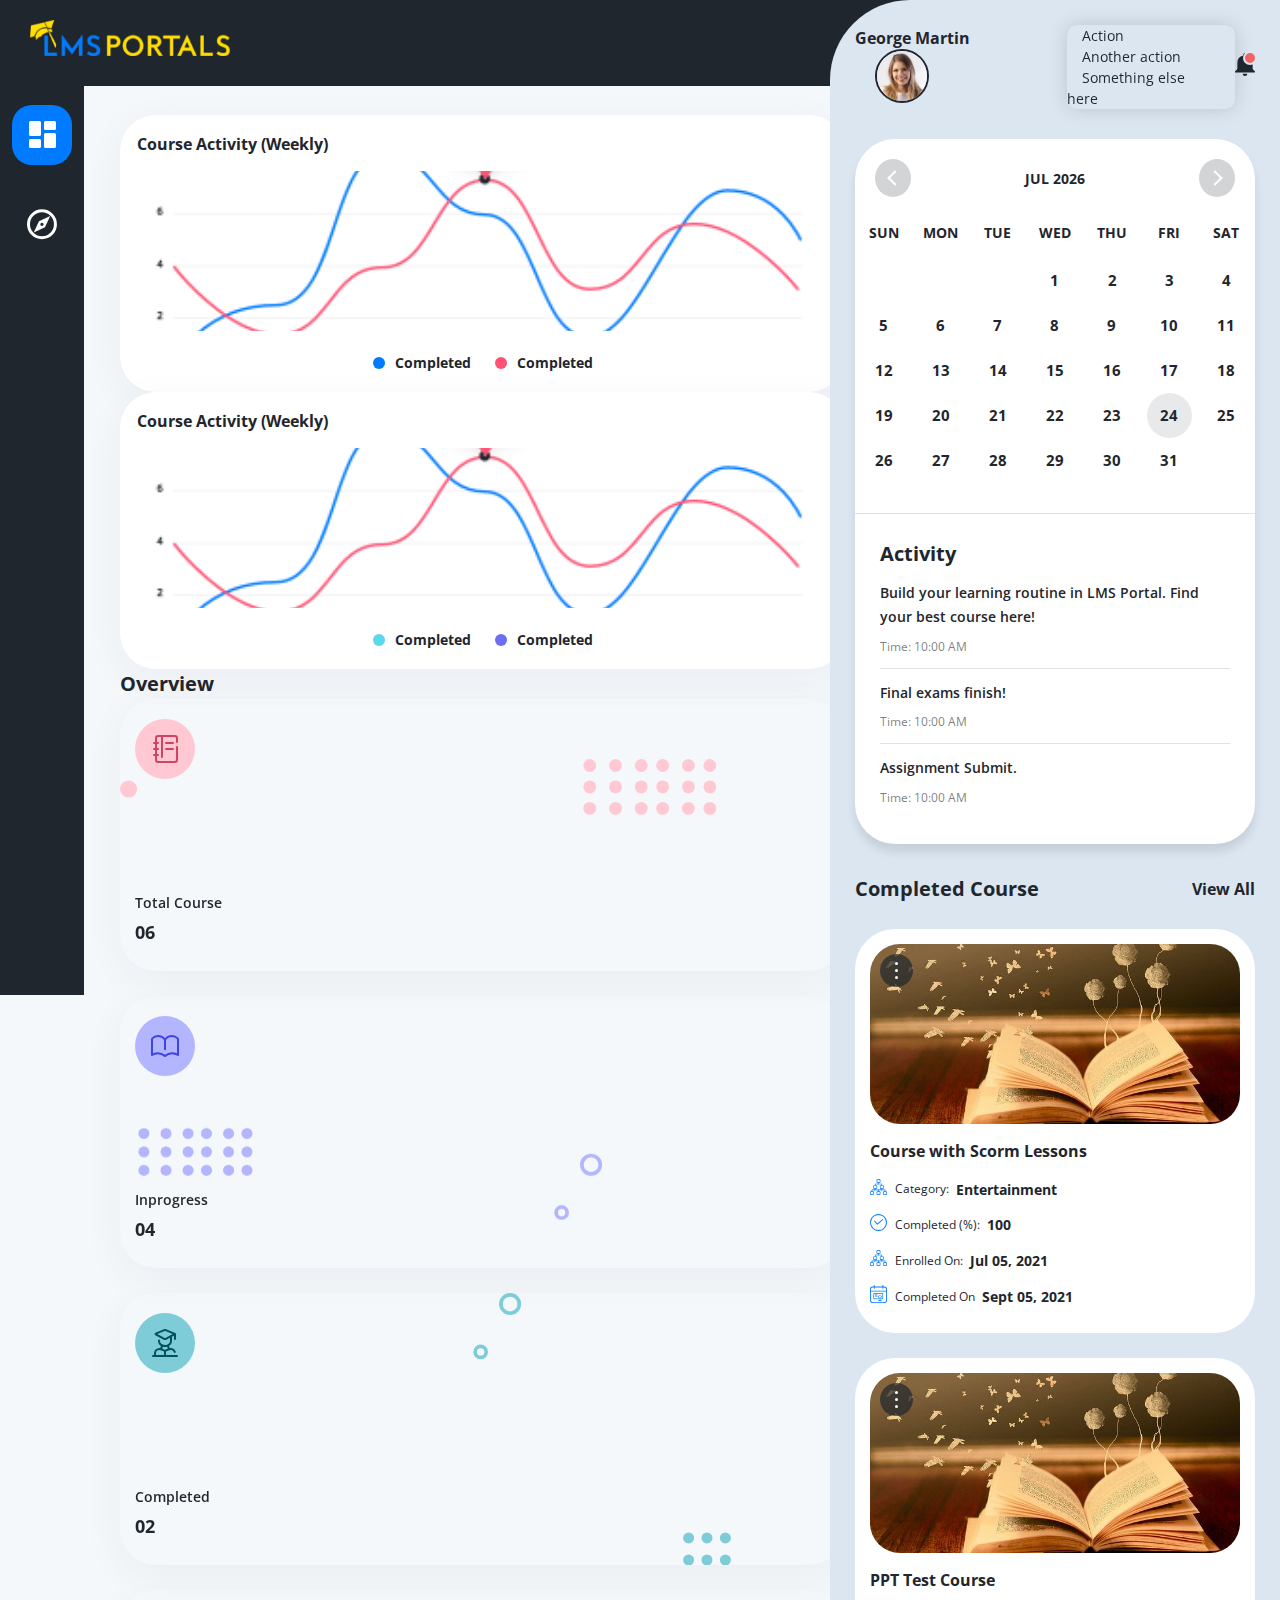
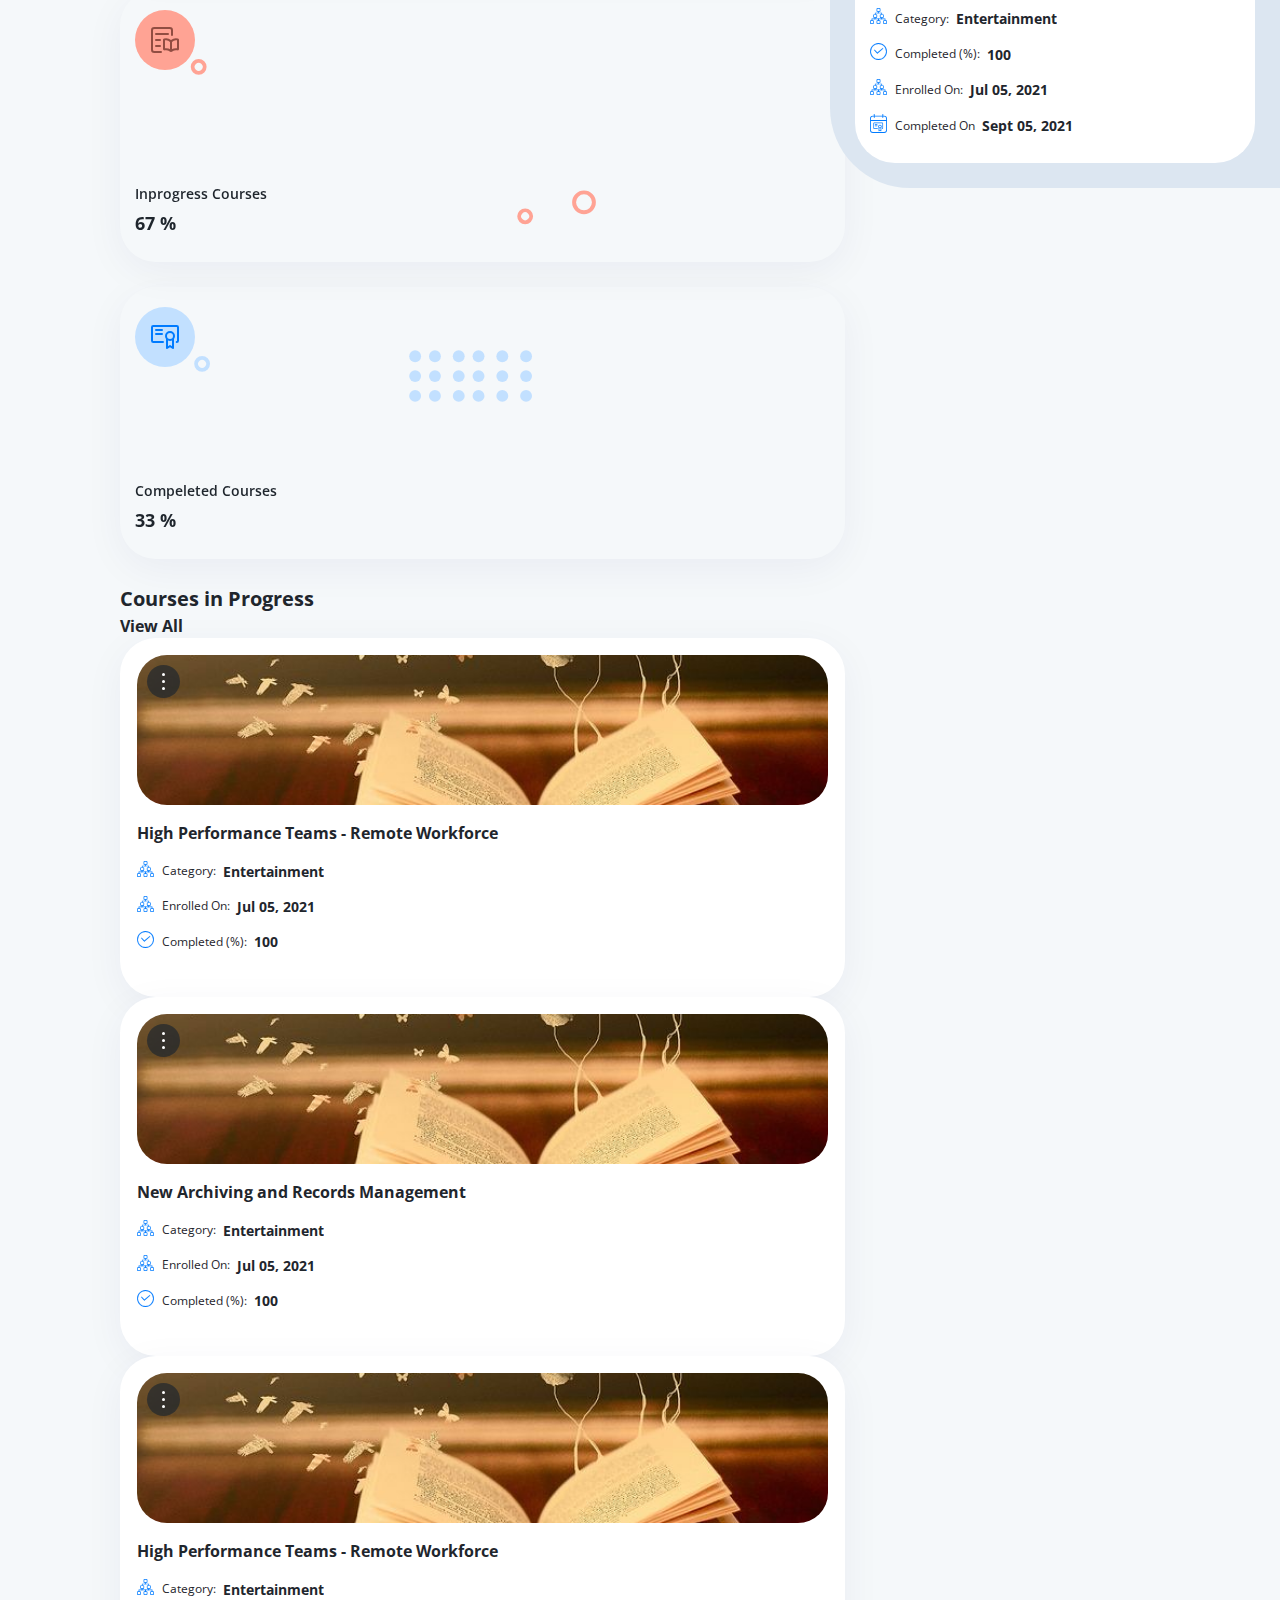
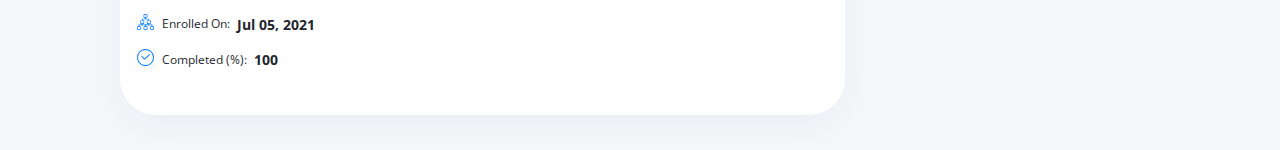
==== commit 9a0af126: "Add files via upload" ====
--- a/index.html
+++ b/index.html
@@ -19,8 +19,16 @@
             <img src="./images/logo-light-blue.png" alt="">
         </div>
         <div class="right-bar-header">
-            <span class="login-username">George Martin</span>
-            <img class="user-img" src="./images/userimage.jpg" alt="">
+            <a href="javascript:void(0)" class="dropdown-toggle" href="#" role="button" id="dropdownMenuLink"
+                data-bs-toggle="dropdown" aria-expanded="false">
+                <span class="login-username">George Martin</span>
+                <img class="user-img" src="./images/userimage.jpg" alt="">
+            </a>
+            <ul class="dropdown-menu" aria-labelledby="dropdownMenuLink">
+                <li><a class="dropdown-item" href="#">Action</a></li>
+                <li><a class="dropdown-item" href="#">Another action</a></li>
+                <li><a class="dropdown-item" href="#">Something else here</a></li>
+            </ul>
             <a href="javascript:void(0)" class="notification has-notification">
                 <svg xmlns="http://www.w3.org/2000/svg" width="20" height="23" viewBox="0 0 20 23">
                     <defs>
@@ -44,8 +52,16 @@
         <div class="left-panel">
             <div class="left-panel-wrapper">
                 <div class="right-bar-header">
-                    <span class="login-username">George Martin</span>
-                    <img class="user-img" src="./images/userimage.jpg" alt="">
+                    <a href="javascript:void(0)" class="dropdown-toggle" href="#" role="button" id="dropdownMenuLink"
+                        data-bs-toggle="dropdown" aria-expanded="false">
+                        <span class="login-username">George Martin</span>
+                        <img class="user-img" src="./images/userimage.jpg" alt="">
+                    </a>
+                    <ul class="dropdown-menu" aria-labelledby="dropdownMenuLink">
+                        <li><a class="dropdown-item" href="#">Action</a></li>
+                        <li><a class="dropdown-item" href="#">Another action</a></li>
+                        <li><a class="dropdown-item" href="#">Something else here</a></li>
+                    </ul>
                     <a href="javascript:void(0)" class="notification has-notification">
                         <svg xmlns="http://www.w3.org/2000/svg" width="20" height="23" viewBox="0 0 20 23">
                             <defs>
@@ -308,11 +324,20 @@
         </div>
 
         <div class="dashborad-right-bar">
-            <div class="right-bar-header">
-                <span class="login-username">George Martin</span>
-                <img class="user-img" src="./images/userimage.jpg" alt="">
+            <div class="right-bar-header dropdown">
+                <a href="javascript:void(0)" class="dropdown-toggle" href="#" role="button" id="dropdownMenuLink"
+                    data-bs-toggle="dropdown" aria-expanded="false">
+                    <span class="login-username">George Martin</span>
+                    <img class="user-img" src="./images/userimage.jpg" alt="">
+                </a>
+                <ul class="dropdown-menu" aria-labelledby="dropdownMenuLink">
+                    <li><a class="dropdown-item" href="#">Action</a></li>
+                    <li><a class="dropdown-item" href="#">Another action</a></li>
+                    <li><a class="dropdown-item" href="#">Something else here</a></li>
+                </ul>
                 <a href="javascript:void(0)" class="notification has-notification"><img src="./images/notification.svg"
-                        alt=""></a>
+                        alt="">
+                </a>
             </div>
             <div class="middle-wrapper">
                 <div class="calendar-wrapper">
@@ -438,6 +463,9 @@
     </div>
     <script src="https://code.jquery.com/jquery-3.6.0.min.js"
         integrity="sha256-/xUj+3OJU5yExlq6GSYGSHk7tPXikynS7ogEvDej/m4=" crossorigin="anonymous"></script>
+    <script src="https://cdn.jsdelivr.net/npm/bootstrap@5.0.2/dist/js/bootstrap.bundle.min.js"
+        integrity="sha384-MrcW6ZMFYlzcLA8Nl+NtUVF0sA7MsXsP1UyJoMp4YLEuNSfAP+JcXn/tWtIaxVXM"
+        crossorigin="anonymous"></script>
     <script src="./js/vanilla-calendar-min.js"></script>
     <script src="./js/custom.js"></script>
 </body>
--- a/css/style.css
+++ b/css/style.css
@@ -739,4 +739,23 @@
 .left-panel .right-bar-header {
   display: none;
 }
+
+.dropdown-toggle::after {
+  display: none;
+}
+
+.dropdown-menu {
+  -webkit-transition: none;
+  top: 10px !important;
+  -webkit-box-shadow: 0px 0px 20px rgba(0, 0, 0, 0.15);
+          box-shadow: 0px 0px 20px rgba(0, 0, 0, 0.15);
+  border: none !important;
+  border-radius: 10px !important;
+}
+
+.dropdown-menu .dropdown-item {
+  font-size: 14px;
+  padding: 6px 15px;
+  font-family: 'Open Sans';
+}
 /*# sourceMappingURL=style.css.map */--- a/css/responsive.css
+++ b/css/responsive.css
@@ -54,10 +54,12 @@
         text-overflow: ellipsis;
         font-size: 16px;
     }
-    .course-comp-one.in-progress{
+
+    .course-comp-one.in-progress {
         min-height: 390px;
     }
-    .vanilla-calendar .vanilla-calendar-btn{
+
+    .vanilla-calendar .vanilla-calendar-btn {
         height: 38px;
     }
 }
@@ -75,157 +77,199 @@
         left: 15px;
         right: 15px;
     }
-    .completed-course .wrapper .view-all{
+
+    .completed-course .wrapper .view-all {
         font-size: 16px;
     }
 }
 
-@media (max-width: 1480px){
-    .section-title{
+@media (max-width: 1480px) {
+    .section-title {
         font-size: 20px;
     }
-    .dashborad-right-bar{
+
+    .dashborad-right-bar {
         width: 400px;
     }
-    .course-comp-one{
+
+    .course-comp-one {
         display: block;
     }
-    .course-comp-one .course-img, .course-comp-one .course-img img{
+
+    .course-comp-one .course-img,
+    .course-comp-one .course-img img {
         width: 100%;
     }
-    .course-comp-one .course-details{
+
+    .course-comp-one .course-details {
         width: 100%;
         padding-top: 15px;
         padding-left: 0;
         padding-bottom: 10px;
     }
-    .course-info-row .img, .course-info-row .img img{
+
+    .course-info-row .img,
+    .course-info-row .img img {
         width: 17px;
     }
+
     .dashboard-main-wrapper .dashboard-actual {
         width: calc(100% - 485px);
         margin-left: 85px;
         margin-top: 80px;
     }
-    .dashboard-main-wrapper .left-panel{
+
+    .dashboard-main-wrapper .left-panel {
         padding: 75px 12px 20px;
     }
-    .dashboard-main-wrapper .dashboard-actual .overview-one h5{
+
+    .dashboard-main-wrapper .dashboard-actual .overview-one h5 {
         font-size: 18px;
     }
-    .font-18{
+
+    .font-18 {
         font-size: 16px;
     }
-    .font-16{
-        font-size: 14px;
-    }
-    .dashboard-main-wrapper .dashboard-actual .card-status .status-one span{
+
+    .font-16 {
+        font-size: 14px;
+    }
+
+    .dashboard-main-wrapper .dashboard-actual .card-status .status-one span {
         width: 12px;
         height: 12px;
         margin-right: 10px;
     }
-    .dashboard-main-wrapper .dashboard-actual .card-status .status-one{
+
+    .dashboard-main-wrapper .dashboard-actual .card-status .status-one {
         margin: 0 12px;
     }
-    .middle-wrapper .dashboard-activity .activity-one p{
+
+    .middle-wrapper .dashboard-activity .activity-one p {
         font-size: 14px;
         line-height: 1.7;
     }
-    .middle-wrapper .dashboard-activity .activity-one{
+
+    .middle-wrapper .dashboard-activity .activity-one {
         padding: 12px 0;
     }
-    .course-comp-one.in-progress .course-img img{
+
+    .course-comp-one.in-progress .course-img img {
         height: 150px;
     }
-    .course-comp-one.in-progress{
+
+    .course-comp-one.in-progress {
         min-height: 325px;
     }
-    .course-comp-one.in-progress .course-details{
+
+    .course-comp-one.in-progress .course-details {
         padding-top: 16px;
     }
-    .dashboard-main-wrapper .dashboard-actual .overview-one{
+
+    .dashboard-main-wrapper .dashboard-actual .overview-one {
         min-width: 190px;
         margin-bottom: 25px;
     }
-    .course-in-prog-ttl{
+
+    .course-in-prog-ttl {
         margin-top: 0 !important;
     }
-    .dashboard-main-wrapper .dashboard-actual .overview-one.inprogress{
+
+    .dashboard-main-wrapper .dashboard-actual .overview-one.inprogress {
         background-position: center !important;
     }
-    .dashboard-main-wrapper .dashboard-actual .progress-block{
+
+    .dashboard-main-wrapper .dashboard-actual .progress-block {
         height: 160px;
     }
-    .course-comp-one .course-img .course-inside-menu li a{
-        font-size: 14px;
-    }
-    .logo-main img{
+
+    .course-comp-one .course-img .course-inside-menu li a {
+        font-size: 14px;
+    }
+
+    .logo-main img {
         max-width: 200px;
     }
 }
 
-@media (max-width: 1200px){
-    .course-comp-one.in-progress .course-details .course-main-title{
-        font-size: 14px;
-    }
-    .card{
+@media (max-width: 1200px) {
+    .course-comp-one.in-progress .course-details .course-main-title {
+        font-size: 14px;
+    }
+
+    .card {
         padding: 14px;
         border-radius: 24px;
     }
-    .course-comp-one .course-img img{
+
+    .course-comp-one .course-img img {
         border-radius: 26px;
     }
-    .course-info-row .course-category{
+
+    .course-info-row .course-category {
         font-size: 12px;
     }
-    .course-info-row .cat-name{
+
+    .course-info-row .cat-name {
         white-space: nowrap;
     }
-    .course-info-row .img, .course-info-row .img img{
+
+    .course-info-row .img,
+    .course-info-row .img img {
         width: 15px;
     }
 }
 
-@media (max-width: 1199px){
-    .font-18{
-        font-size: 14px;
-    }
-    .completed-course .wrapper .view-all{
-        font-size: 14px;
-    }
-    .course-comp-one.in-progress{
+@media (max-width: 1199px) {
+    .font-18 {
+        font-size: 14px;
+    }
+
+    .completed-course .wrapper .view-all {
+        font-size: 14px;
+    }
+
+    .course-comp-one.in-progress {
         min-height: auto;
     }
-    .course-comp-one .course-img .course-inside-menu li a{
+
+    .course-comp-one .course-img .course-inside-menu li a {
         font-size: 12px;
     }
-    .vanilla-calendar .vanilla-calendar-btn{
+
+    .vanilla-calendar .vanilla-calendar-btn {
         height: 35px;
     }
-    .vanilla-calendar .vanilla-calendar-date span{
+
+    .vanilla-calendar .vanilla-calendar-date span {
         width: 38px;
         height: 38px;
     }
-    .section-title{
+
+    .section-title {
         font-size: 18px;
     }
-    .dashboard-main-wrapper .dashboard-actual{
+
+    .dashboard-main-wrapper .dashboard-actual {
         padding: 24px;
     }
-    .course-comp-one.in-progress .course-img img{
+
+    .course-comp-one.in-progress .course-img img {
         max-height: 200px;
         height: auto;
     }
-    .dashborad-right-bar{
+
+    .dashborad-right-bar {
         border-top-left-radius: 55px;
-        border-bottom-left-radius: 55px;    
-    }
-    .dashboard-main-wrapper .dashboard-actual .overview-one{
+        border-bottom-left-radius: 55px;
+    }
+
+    .dashboard-main-wrapper .dashboard-actual .overview-one {
         min-height: 200px;
     }
 }
 
-@media (max-width: 991px){
+@media (max-width: 991px) {
     .dashborad-right-bar {
         border-top-left-radius: 0px;
         border-bottom-left-radius: 0px;
@@ -233,65 +277,85 @@
         width: calc(100% - 85px);
         margin-left: auto;
     }
-    .vanilla-calendar .vanilla-calendar-btn{
+
+    .vanilla-calendar .vanilla-calendar-btn {
         height: 42px;
     }
-    .middle-wrapper .dashboard-activity .activity-one:first-of-type{
+
+    .middle-wrapper .dashboard-activity .activity-one:first-of-type {
         margin-top: 10px;
     }
-    .vanilla-calendar .vanilla-calendar-date span{
+
+    .vanilla-calendar .vanilla-calendar-date span {
         font-size: 13px;
     }
-    header .right-bar-header{
+
+    header .right-bar-header {
         display: flex;
         color: #fff;
     }
-    header.site-header{
+
+    header.site-header {
         display: flex;
         align-items: center;
         justify-content: space-between;
         padding: 20px 30px;
     }
-    .right-bar-header .notification.has-notification::after{
+
+    .right-bar-header .notification.has-notification::after {
         border-color: #1F262D;
     }
+
     .dashboard-main-wrapper .dashboard-actual {
         width: calc(100% - 85px);
         margin-left: 85px;
         margin-top: 90px;
     }
-    .dashboard-main-wrapper .dashboard-actual .progress-block{
+
+    .dashboard-main-wrapper .dashboard-actual .progress-block {
         height: auto;
     }
-    .dashborad-right-bar{
+
+    .dashborad-right-bar {
         margin-top: 20px;
     }
-    .dashborad-right-bar .right-bar-header{
+
+    .dashborad-right-bar .right-bar-header {
         display: none;
     }
-    .middle-wrapper{
+
+    .middle-wrapper {
         margin-top: 5px;
     }
-}
-
-@media (max-width: 767px){
-    .main-menu-handler{
+
+    .right-bar-header .login-username {
+        color: #fff;
+    }
+}
+
+@media (max-width: 767px) {
+    .main-menu-handler {
         display: inline-block;
     }
-    header .right-bar-header{
+
+    header .right-bar-header .login-username,
+    header .right-bar-header .user-img {
         display: none;
     }
-    .left-panel .right-bar-header{
+
+    .left-panel .right-bar-header {
         display: flex;
         justify-content: center;
         margin-top: 20px;
         margin-bottom: 20px;
         color: #fff;
     }
-    .dashboard-main-wrapper .left-panel ul .panel-menu{
+
+    .dashboard-main-wrapper .left-panel ul .panel-menu {
         margin: 30px auto 0;
     }
-    .dashboard-main-wrapper .left-panel{
+
+    .dashboard-main-wrapper .left-panel {
         width: 100%;
         height: 100vh;
         z-index: 90;
@@ -300,57 +364,102 @@
         justify-content: center;
         left: -100%;
     }
-    .dashboard-main-wrapper .left-panel.showed{
+
+    .dashboard-main-wrapper .left-panel.showed {
         left: 0;
     }
-    .dashboard-main-wrapper .left-panel .left-panel-wrapper{
+
+    .dashboard-main-wrapper .left-panel .left-panel-wrapper {
         transform: translateY(-50px);
     }
+
     .dashboard-main-wrapper .dashboard-actual {
         width: 100%;
         margin-left: 0;
         margin-top: 75px;
         padding: 30px 15px;
     }
+
     .card {
         padding: 15px;
         border-radius: 15px;
     }
-    .dashborad-right-bar{
+
+    .dashborad-right-bar {
         width: 100%;
         padding: 30px 15px;
     }
-    .vanilla-calendar .vanilla-calendar-btn{
+
+    .vanilla-calendar .vanilla-calendar-btn {
         height: 35px;
     }
-    .vanilla-calendar .vanilla-calendar-week{
+
+    .vanilla-calendar .vanilla-calendar-week {
         padding: 0 5px;
     }
-    .vanilla-calendar .vanilla-calendar-week span{
+
+    .vanilla-calendar .vanilla-calendar-week span {
         font-size: 13px;
     }
-    .vanilla-calendar .vanilla-calendar-header{
+
+    .vanilla-calendar .vanilla-calendar-header {
         padding: 10px 12px;
     }
-    .middle-wrapper .dashboard-activity{
+
+    .middle-wrapper .dashboard-activity {
         padding: 20px 15px;
     }
-    .course-comp-one .course-img img{
+
+    .course-comp-one .course-img img {
         border-radius: 10px;
     }
-    header.site-header{
+
+    header.site-header {
         padding: 15px 20px;
-    }
-    .logo-main img{
+        justify-content: flex-start;
+    }
+
+    header .right-bar-header {
+        margin-left: auto;
+        margin-right: 18px;
+    }
+
+    .logo-main img {
         max-width: 150px;
     }
-    .dashboard-main-wrapper .dashboard-actual{
+
+    .dashboard-main-wrapper .dashboard-actual {
         margin-top: 58px;
     }
-}
-
-@media (max-width: 480px){
-    .dashborad-right-bar{
+
+    .left-panel .right-bar-header .notification {
+        display: none;
+    }
+
+    .middle-wrapper,
+    .course-comp-one {
+        border-radius: 15px;
+    }
+
+    .left-panel .right-bar-header .login-username {
+        display: block;
+    }
+
+    .left-panel .right-bar-header .user-img {
+        display: block;
+        margin: 20px auto 0;
+    }
+
+    .left-panel .right-bar-header .dropdown-menu {
+        top: 120px !important;
+        left: 50% !important;
+        right: auto !important;
+        transform: translateX(-50%) !important;
+    }
+}
+
+@media (max-width: 480px) {
+    .dashborad-right-bar {
         margin-top: 0;
     }
 }